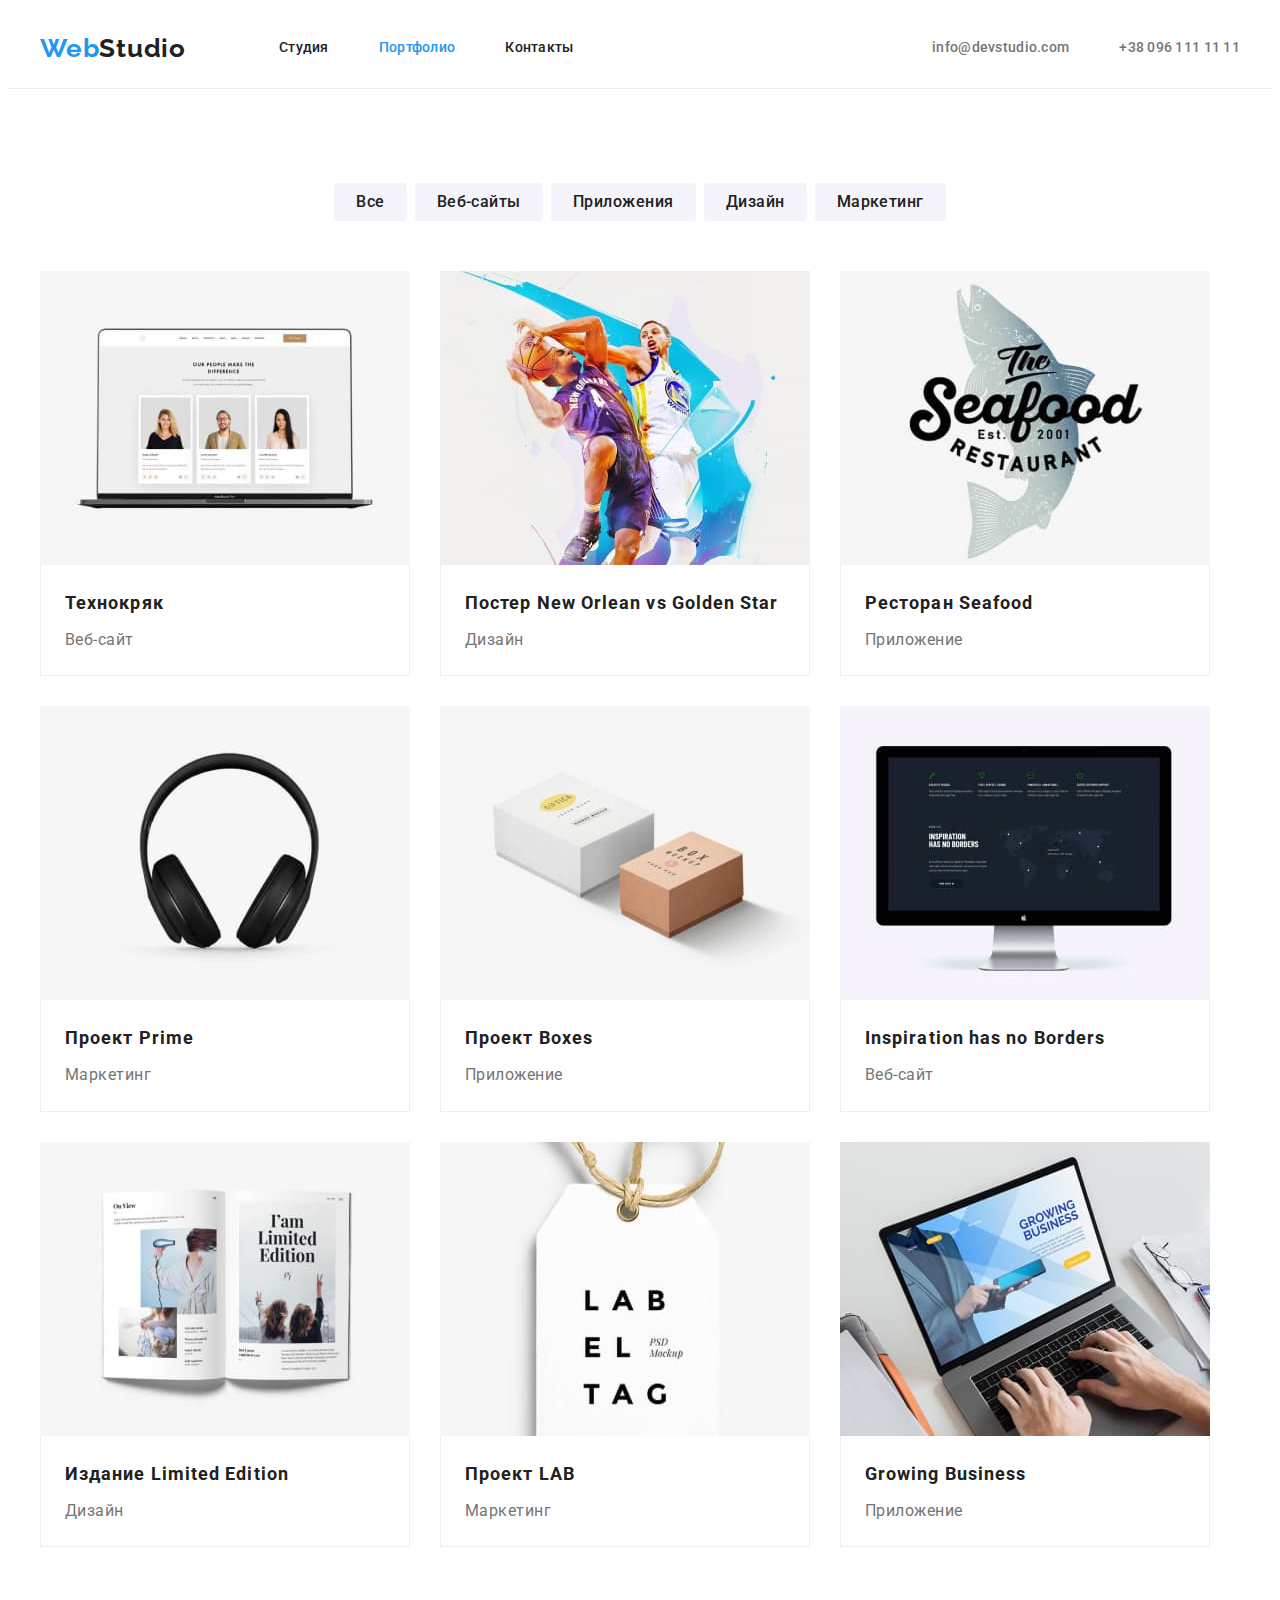
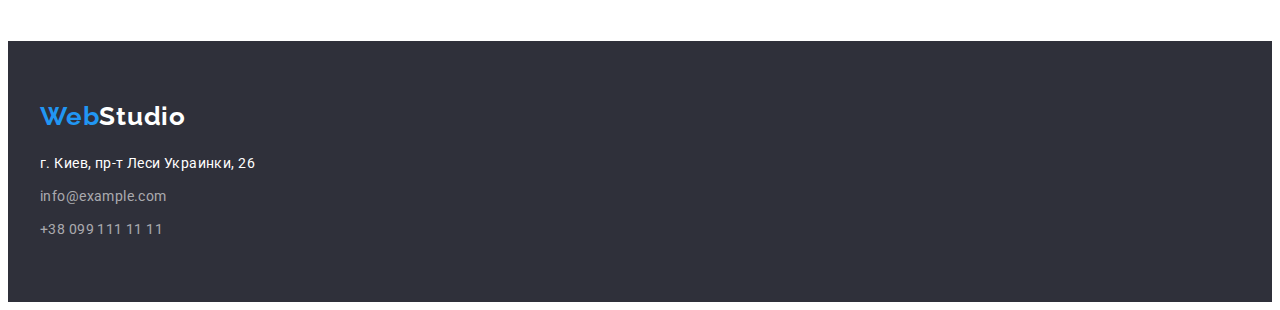
==== portfolio.html @ 6fed2e09 "created a repository" ====
<!DOCTYPE html>
<html lang="en">
<head>
    <meta charset="UTF-8">
    <meta http-equiv="X-UA-Compatible" content="IE=edge">
    <meta name="viewport" content="width=device-width, initial-scale=1.0">
    <title>WebStudio</title>
    <link rel="preconnect" href="https://fonts.googleapis.com">
    <link rel="preconnect" href="https://fonts.gstatic.com" crossorigin>
    <link href="https://fonts.googleapis.com/css2?family=Raleway:wght@700&family=Roboto:wght@400;500;700;900&display=swap"
        rel="stylesheet">
    <link rel="stylesheet" href="./css/styles.css">
</head>
<body>
    <!-- Меню нав. -->
    <header class="header">
        <div class="container header-nav">
                <a class="header-logo link" href="./index.html"><span class="logo">Web</span>Studio</a>
            <nav class="nav">
                <ul class="header-list list">
                    <li class="header-item"><a class="header-link link" href="./index.html">Студия</a></li>
                    <li class="header-item"><a class="header-link link current" href="./portfolio.html">Портфолио</a></li>
                    <li class="header-item"><a class="header-link link" href="">Контакты</a></li>
                </ul>
            </nav>
            <ul class="header-contacts list">
                <li class="header-contact"><a class="contact link" href="mailto:info@devstudio.com">info@devstudio.com</a></li>
                <li class="header-contact"><a class="contact link" href="tel:+380961111111">+38 096 111 11 11</a></li>
            </ul>
        </div>
    </header>
    <main class="main-project">
        <!-- Проекты -->
        <section class="section-project">
            <div class="container">
                <h1 class="visually-hidden project">Проекты</h1>
                <ul class="project-buttons list">
                    <li class="button-item"><button type="button" class="project-btn">Все</button></li>
                    <li class="button-item"><button type="button" class="project-btn">Веб-сайты</button></li>
                    <li class="button-item"><button type="button" class="project-btn">Приложения</button></li>
                    <li class="button-item"><button type="button" class="project-btn">Дизайн</button></li>
                    <li class="button-item"><button type="button" class="project-btn">Маркетинг</button></li>
                </ul>
                <ul class="project-list list">
                    <li class="project-item">
                        <img src="./images/techno.jpg" alt="Technocrack" width="370" height="294">
                        <div class="project-cont">
                            <h2 class="project-title">Технокряк</h2>
                            <p class="project-text">Веб-сайт</p>
                        </div>
                    </li>
                    <li class="project-item">
                            <img src="./images/basketboll.jpg" alt="basketboll" width="370" height="294">
                            <div class="project-cont">
                                <h2 class="project-title">Постер New Orlean vs Golden Star</h2>
                                <p class="project-text">Дизайн</p>
                            </div>
                    </li>
                    <li class="project-item">
                            <img src="./images/seafood.jpg" alt="Seafood" width="370" height="294">
                            <div class="project-cont">
                                <h2 class="project-title">Ресторан Seafood</h2>
                                <p class="project-text">Приложение</p>
                            </div>
                    </li>
                    <li class="project-item">
                            <img src="./images/prime.jpg" alt="Prime" width="370" height="294">
                            <div class="project-cont">
                                <h2 class="project-title">Проект Prime</h2>
                                <p class="project-text">Маркетинг</p>
                            </div>
                    </li>
                        <li class="project-item">
                            <img src="./images/boxes.jpg" alt="Boxes" width="370" height="294">
                            <div class="project-cont">
                                <h2 class="project-title">Проект Boxes</h2>
                                <p class="project-text">Приложение</p>
                            </div>
                        </li>
                        <li class="project-item">
                            <img src="./images/inspiration.jpg" alt="Inspiration" width="370" height="294">
                            <div class="project-cont">
                                <h2 class="project-title">Inspiration has no Borders</h2>
                                <p class="project-text">Веб-сайт</p>
                            </div>
                        </li>
                        <li class="project-item">
                            <img src="./images/edition.jpg" alt="Edition" width="370" height="294">
                            <div class="project-cont">
                                <h2 class="project-title">Издание Limited Edition</h2>
                                <p class="project-text">Дизайн</p>
                            </div>
                        </li>
                        <li class="project-item">
                            <img src="./images/lab.jpg" alt="Lab" width="370" height="294">
                            <div class="project-cont">
                                <h2 class="project-title">Проект LAB</h2>
                                <p class="project-text">Маркетинг</p>
                            </div>
                        </li>
                        <li class="project-item">
                            <img src="./images/business.jpg" alt="Business" width="370" height="294">
                            <div class="project-cont">
                                <h2 class="project-title">Growing Business</h2>
                                <p class="project-text">Приложение</p>
                            </div>
                        </li>
                </ul>
            </div>
        </section>
    </main>
    <!-- подвал -->
    <footer class="footer">
        <div class="container">
            <a class="footer-logo link" href="./index.html"><span class="logo">Web</span>Studio</a>
            <address class="footer-address">
                <ul class="footer-list list">
                    <li class="footer-item"><a class="footer-location link" href="https://goo.gl/maps/wgvnbsvhfN1eCGzh8"
                            target="_blank" rel="noreferrer noopener">г. Киев, пр-т Леси Украинки, 26</a></li>
                    <li class="footer-item"><a class="footer-contact link" href="mailto:info@example.com">info@example.com</a>
                    </li>
                    <li class="footer-item"><a class="footer-contact link" href="tel:+380991111111">+38 099 111 11 11</a></li>
                </ul>
            </address>
        </div>
    </footer>
</body>
</html>
---- css/styles.css ----
:root {
  --primary-color: #212121;
  --secondary-color: #757575;
  --accent-color: #2196f3;
}

body {
  font-family: roboto, sans-serif;
  color: var(--primary-color);
}

p,
h1,
h2,
h3,
h4,
h5,
h6 {
  margin: 0;
}

ul {
  margin: 0;
  padding-left: 0;
}

img {
  display: block;
}

.list {
  list-style: none;
}

.link {
  text-decoration: none;
}

.container {
  width: 1200px;
  padding-left: 15px;
  padding-right: 15px;
  margin: 0 auto;

}

.visually-hidden {
  position: absolute;
  width: 1px;
  height: 1px;
  margin: -1px;
  border: 0;
  padding: 0;
  white-space: nowrap;
  clip-path: inset(100%);
  clip: rect(0 0 0 0);
  overflow: hidden;
}

/* ---------Меню нав---------- */
.header {
  background-color: #ffffff;
  border-bottom: 1px solid #ECECEC;
}

.header-nav{
  display: flex;
  align-items: center;
  }

.header-logo,
.logo {
  font-family: Raleway, sans-serif;
  font-weight: 700;
  font-size: 26px;
  line-height: 1.19;
  letter-spacing: 0.03em;
  color: inherit;
  }

.logo {
  color: var(--accent-color);
}

.nav {
  margin-left: 93px;
}

.header-list,
.header-contacts {
  display: flex;
}

.header-contacts {
  margin-left: auto;
}

.header-item:not(:last-child) {
  margin-right: 50px;
}

.header-contacts .header-contact + .header-contact {
  margin-left: 50px;
}

.header-link,
.contact {
  display: block;
  padding-top: 32px;
  padding-bottom: 32px;

  font-weight: 500;
  font-size: 14px;
  line-height: 1.14;
  letter-spacing: 0.02em;
  color: inherit;

}

.header-link:hover,
.header-link:focus {
  color: var(--accent-color);
}

.header-list .link.current {
  color: var(--accent-color);
}
.contact {
  color: var(--secondary-color);
}

.contact:hover,
.contact:focus {
  color: var(--accent-color);
}

/* ---------Герой--------- */
.hiro {
  background-color: #2f303a;
  padding-top: 200px;
  padding-bottom: 200px;
  }

.hiro-title {
  max-width: 696px;

  font-weight: 900;
  font-size: 44px;
  line-height: 1.36;
  text-align: center;
  letter-spacing: 0.06em;
  text-transform: uppercase;
  color: #ffffff;

  margin: 0 auto;
}

.hiro-btn {
  min-width: 200px;
  padding: 10px 32px;
  display: block;
  margin: 30px auto 0 auto;
  border-radius: 4px;
 
  font-family: inherit;
  font-weight: 700;
  font-size: 16px;
  line-height: 1.88;
  text-align: center;
  letter-spacing: 0.06em;

  color: #ffffff;
  background: var(--accent-color);
  cursor: pointer;
}

/* ------------Особенности----------- */
.features {
  padding-top: 94px;
  padding-bottom: 94px;
}

.features-list {
  display: flex;
}

.features-item {
  margin-right: 30px;
  width: 270px;
}

.features-item:last-child {
  margin-right: 0;
}

.feature-title {
  font-weight: 700;
  font-size: 14px;
  line-height: 1.14;
  letter-spacing: 0.03em;
  text-transform: uppercase;

  margin-bottom: 10px;
  }

.feature-text {
  font-size: 14px;
  line-height: 1.71;
  letter-spacing: 0.03em;
  color: var(--secondary-color);
}

/* -------------Чем занимаемся---------- */
.promo {
  padding-bottom: 94px;
}
.promo-title,
.team-title {
  font-weight: 700;
  font-size: 36px;
  line-height: 1.17;
  text-align: center;
  letter-spacing: 0.03em;

  margin-bottom: 50px;
}

.promo-list {
  display: flex;
}

.promo-item {
  margin-right: 30px;
}

.promo-item:last-child {
  margin-right: 0;
}
/* --------------Команда----------------- */
.team {
  background-color: #f5f4fa;
  padding-top: 94px;
  padding-bottom: 94px;
 }

 .team-list {
   display: flex;
 }

 .team-item {
  margin-right: 30px;
  background: #FFFFFF
 }

.team-item:last-child {
  margin-right: 0;
}

/* .team-title {
  font-weight: 700;
  font-size: 36px;
  line-height: 1.17;
  text-align: center;
  letter-spacing: 0.03em;
  color: var(--primary-color);
} */

.team-cont {
  padding-top: 30px;
  padding-bottom: 30px;
}
.team-member,
.team-function {
  font-weight: 500;
  font-size: 16px;
  line-height: 1.19;
  text-align: center;
  letter-spacing: 0.03em;
  }

.team-function {
  margin-top: 10px;

  font-weight: 400;
  color: var(--secondary-color);
}

/* --------------Подвал-------------- */
.footer {
  background: #2f303a;
  padding-top: 60px;
  padding-bottom: 60px;
}

.footer-logo {
  display: block;
  font-family: Raleway, sans-serif;
  font-weight: 700;
  font-size: 26px;
  line-height: 1.19;
  letter-spacing: 0.03em;
  color: #ffffff;

  margin-bottom: 20px;
}

.footer-address {
font-style: normal;
}

.footer-contact,
.footer-location {
  font-size: 14px;
  line-height: 1.71;
  letter-spacing: 0.03em;
  color: rgba(255, 255, 255, 0.6);
}
.footer-location {
  color: #ffffff;
}

.footer-item {
  margin-top: 9px;
}

.footer-item:first-child {
  margin-top: 0;
}
.footer-contact {
  display: block;
}

/* -------------Портфолио--------------- */
.main-project {
  padding-top: 94px;
  padding-bottom: 94px;
}

.project-buttons {
  display: flex;
  justify-content: center;

  margin-bottom: 50px;
}

.button-item {
  margin-right: 8px;
}

.button-item:last-child {
  margin-right: 0px;
}

.project-list {
  display: flex;
  flex-wrap: wrap;
}

.project-btn {
  font-family: inherit;
  font-weight: 500;
  font-size: 16px;
  line-height: 1.62;
  text-align: center;
  letter-spacing: 0.03em;
  color: var(--primary-color);
  background-color: #F5F4FA;
  cursor: pointer;
  border: 0;
  border-radius: 4px;
  padding: 6px 22px;
}

.project-btn:hover,
.project-btn:focus {
  background-color: var(--accent-color);
  color: #FFFFFF;
}

.project-item {
  margin-right: 30px;
  margin-bottom: 30px;
  }

.project-item:nth-child(3n) {
  margin-right: 0;
}

.project-item:nth-last-child(-n+3) {
  margin-bottom: 0;
}
.project-cont {
  padding-top: 20px;
  padding-bottom: 20px;
  border: 1px solid #EEEEEE;
  border-top: none;
  background-color: #fff;
  padding-left: 24px;
}

.project-title {
  font-weight: 700;
  font-size: 18px;
  line-height: 2;
  letter-spacing: 0.06em;
}

.project-text {
  font-size: 16px;
  line-height: 1.9;
  letter-spacing: 0.03em;
  color: var(--secondary-color);

  margin-top: 4px;
}
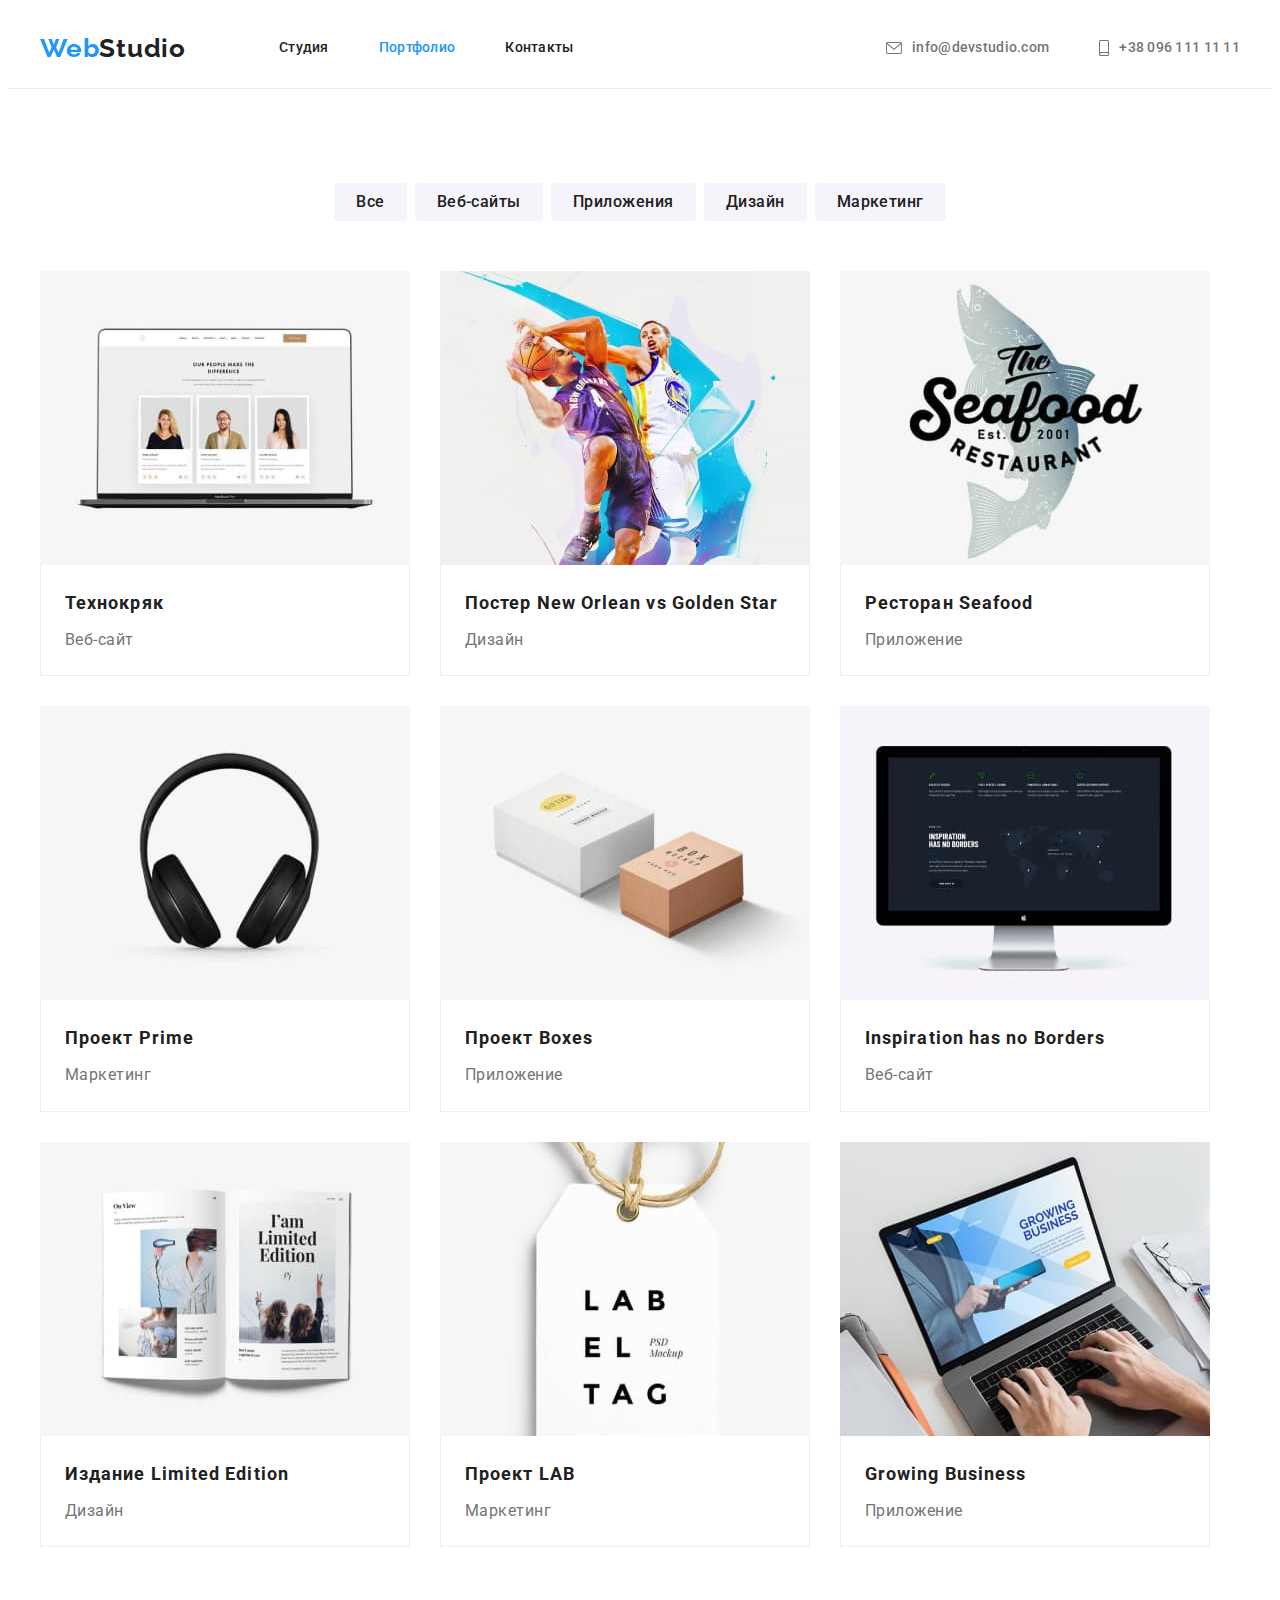
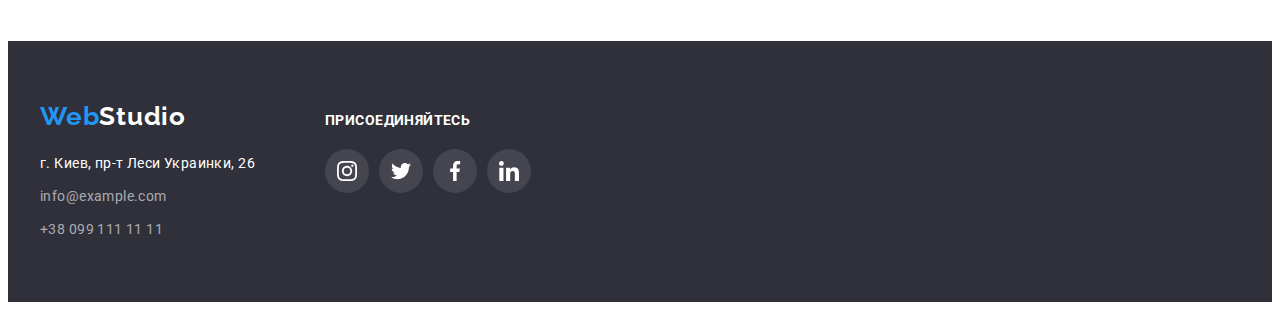
==== commit 7b301bcc: "shadow and icon" ====
--- a/portfolio.html
+++ b/portfolio.html
@@ -5,6 +5,9 @@
     <meta http-equiv="X-UA-Compatible" content="IE=edge">
     <meta name="viewport" content="width=device-width, initial-scale=1.0">
     <title>WebStudio</title>
+    <link rel="stylesheet" href="https://cdnjs.cloudflare.com/ajax/libs/modern-normalize/1.1.0/modern-normalize.min.css"
+        integrity="sha512-wpPYUAdjBVSE4KJnH1VR1HeZfpl1ub8YT/NKx4PuQ5NmX2tKuGu6U/JRp5y+Y8XG2tV+wKQpNHVUX03MfMFn9Q=="
+        crossorigin="anonymous" referrerpolicy="no-referrer" />
     <link rel="preconnect" href="https://fonts.googleapis.com">
     <link rel="preconnect" href="https://fonts.gstatic.com" crossorigin>
     <link href="https://fonts.googleapis.com/css2?family=Raleway:wght@700&family=Roboto:wght@400;500;700;900&display=swap"
@@ -24,8 +27,22 @@
                 </ul>
             </nav>
             <ul class="header-contacts list">
-                <li class="header-contact"><a class="contact link" href="mailto:info@devstudio.com">info@devstudio.com</a></li>
-                <li class="header-contact"><a class="contact link" href="tel:+380961111111">+38 096 111 11 11</a></li>
+                <li class="header-contact">
+                    <a class="contact link" href="mailto:info@devstudio.com">
+                        <svg class="header-icon envelope" width="16" height="12">
+                            <use href="./images/symbol-defs.svg#icon-envelope"></use>
+                        </svg>
+                        info@devstudio.com
+                    </a>
+                </li>
+                <li class="header-contact">
+                    <a class="contact link" href="tel:+380961111111">
+                        <svg class="header-icon smartphone" width="10" height="16">
+                            <use href="./images/symbol-defs.svg#icon-smartphone"></use>
+                        </svg>
+                        +38 096 111 11 11
+                    </a>
+                </li>
             </ul>
         </div>
     </header>
@@ -111,18 +128,54 @@
     </main>
     <!-- подвал -->
     <footer class="footer">
-        <div class="container">
-            <a class="footer-logo link" href="./index.html"><span class="logo">Web</span>Studio</a>
-            <address class="footer-address">
-                <ul class="footer-list list">
-                    <li class="footer-item"><a class="footer-location link" href="https://goo.gl/maps/wgvnbsvhfN1eCGzh8"
-                            target="_blank" rel="noreferrer noopener">г. Киев, пр-т Леси Украинки, 26</a></li>
-                    <li class="footer-item"><a class="footer-contact link" href="mailto:info@example.com">info@example.com</a>
+        <div class="container footer-cont">
+            <div>
+                <a class="footer-logo link" href="./index.html"><span class="logo">Web</span>Studio</a>
+                <address class="footer-address">
+                    <ul class="footer-list list">
+                        <li class="footer-item"><a class="footer-location link" href="https://goo.gl/maps/wgvnbsvhfN1eCGzh8"
+                                target="_blank" rel="noreferrer noopener">г. Киев, пр-т Леси Украинки, 26</a></li>
+                        <li class="footer-item"><a class="footer-contact link" href="mailto:info@example.com">info@example.com</a>
+                        </li>
+                        <li class="footer-item"><a class="footer-contact link" href="tel:+380991111111">+38 099 111 11 11</a></li>
+                    </ul>
+                </address>
+            </div>
+            <div class="join">
+                <h2 class="join-titel">присоединяйтесь</h2>
+                <ul class="join-list list">
+                    <li class="join-item">
+                        <a href="https://www.instagram.com/" class="join-link link">
+                            <svg class="join-icon" width="20" height="20">
+                                <use href="./images/symbol-defs.svg#icon-instagram"></use>
+                            </svg>
+                        </a>
                     </li>
-                    <li class="footer-item"><a class="footer-contact link" href="tel:+380991111111">+38 099 111 11 11</a></li>
+                    <li class="join-item">
+                        <a href="https://twitter.com/" class="join-link link">
+                            <svg class="join-icon" width="20" height="20">
+                                <use href="./images/symbol-defs.svg#icon-twitter"></use>
+                            </svg>
+                        </a>
+                    </li>
+                    <li class="join-item">
+                        <a href="https://www.facebook.com/" class="join-link link">
+                            <svg class="join-icon" width="20" height="20">
+                                <use href="./images/symbol-defs.svg#icon-facebook"></use>
+                            </svg>
+                        </a>
+                    </li>
+                    <li class="join-item">
+                        <a href="https://www.linkedin.com/" class="join-link link">
+                            <svg class="join-icon" width="20" height="20">
+                                <use href="./images/symbol-defs.svg#icon-linkedin"></use>
+                            </svg>
+                        </a>
+                    </li>
                 </ul>
-            </address>
+            </div>
         </div>
+        
     </footer>
 </body>
 </html>--- a/css/styles.css
+++ b/css/styles.css
@@ -2,6 +2,7 @@
   --primary-color: #212121;
   --secondary-color: #757575;
   --accent-color: #2196f3;
+  --icon-color: #AFB1B8;
 }
 
 body {
@@ -93,6 +94,7 @@
 
 .header-contacts {
   margin-left: auto;
+  align-items: center;
 }
 
 .header-item:not(:last-child) {
@@ -125,8 +127,22 @@
 .header-list .link.current {
   color: var(--accent-color);
 }
+
+.header-icon {
+  margin-right: 10px;
+  fill: var(--secondary-color);
+}
+
+.contact:hover .header-icon,
+.contact:focus .header-icon {
+  fill: var(--accent-color);
+}
+ 
 .contact {
   color: var(--secondary-color);
+  display: flex;
+  align-items: center;
+  justify-content: center;
 }
 
 .contact:hover,
@@ -139,6 +155,20 @@
   background-color: #2f303a;
   padding-top: 200px;
   padding-bottom: 200px;
+
+  max-width: 1600px;
+  height: 600px;
+  margin-right: auto;
+  margin-left: auto;
+  background-image:linear-gradient(
+    to right,
+    rgba(47, 48, 58, 0.4),
+    rgba(47, 48, 58, 0.4)
+  ), 
+  url(../images/webstudio.jpg);
+  background-repeat: no-repeat;
+  background-position: center;
+  background-size: cover;
   }
 
 .hiro-title {
@@ -193,6 +223,19 @@
   margin-right: 0;
 }
 
+.features-link {
+  width: 270px;
+  height: 120px;
+  background: #F5F4FA;
+  border-radius: 4px;
+
+  display: flex;
+  justify-content: center;
+  align-items: center;
+
+  margin-bottom: 30px;
+}
+
 .feature-title {
   font-weight: 700;
   font-size: 14px;
@@ -239,18 +282,19 @@
 /* --------------Команда----------------- */
 .team {
   background-color: #f5f4fa;
+  
   padding-top: 94px;
   padding-bottom: 94px;
- }
+}
 
  .team-list {
    display: flex;
- }
+}
 
  .team-item {
   margin-right: 30px;
   background: #FFFFFF
- }
+}
 
 .team-item:last-child {
   margin-right: 0;
@@ -268,7 +312,12 @@
 .team-cont {
   padding-top: 30px;
   padding-bottom: 30px;
-}
+  box-shadow: 0px 1px 3px rgba(0, 0, 0, 0.12),
+  0px 1px 1px rgba(0, 0, 0, 0.14),
+  0px 2px 1px rgba(0, 0, 0, 0.2);
+  border-radius: 0px 0px 4px 4px;
+}
+
 .team-member,
 .team-function {
   font-weight: 500;
@@ -280,9 +329,88 @@
 
 .team-function {
   margin-top: 10px;
-
   font-weight: 400;
   color: var(--secondary-color);
+}
+
+.team-soc-item:not(:last-child) {
+  margin-right: 10px;
+}
+.team-link {
+  width: 44px;
+  height: 44px;
+  justify-content: center;
+  align-items: center;
+  border-radius: 50%;
+  display: flex;
+}
+
+.team-link:hover,
+.team-link:focus {
+  background-color: var(--accent-color);
+}
+
+.team-link:hover .team-icon,
+.team-link:focus .team-icon {
+  fill: #fff;
+}
+
+.team-soc-list {
+  display: flex;
+  justify-content: center;
+  margin-top: 16px;
+ }
+
+.team-icon {
+  fill: var(--icon-color);
+}
+/*---------------Клиенты-------------*/
+.clients {
+  padding-top: 94px;
+  padding-bottom: 94px;
+}
+
+.clients-title {
+  
+  font-weight: 700;
+  font-size: 36px;
+  line-height: 1.17;
+  text-align: center;
+  letter-spacing: 0.03em;
+  
+  color: var(--primary-color);
+  
+  margin-bottom: 50px;
+}
+
+.clients-list {
+  display: flex;
+  }
+
+.clients-item {
+  width: 170px;
+  height: 92px;
+  border: 1px solid #AFB1B8;
+  box-sizing: border-box;
+  border-radius: 4px;
+  display: flex;
+  justify-content: center;
+  align-items: center;
+}
+.clients-item:not(:last-child) {
+  margin-right: 30px;
+}
+
+.clients-item:hover .client-icon {
+  fill: var(--accent-color);
+}
+
+.clients-item:hover {
+  border: 1px solid var(--accent-color);
+}
+
+.client-icon {
+  fill: var(--icon-color);
 }
 
 /* --------------Подвал-------------- */
@@ -290,6 +418,10 @@
   background: #2f303a;
   padding-top: 60px;
   padding-bottom: 60px;
+ }
+
+.footer-cont {
+  display: flex;
 }
 
 .footer-logo {
@@ -305,7 +437,7 @@
 }
 
 .footer-address {
-font-style: normal;
+  font-style: normal;
 }
 
 .footer-contact,
@@ -330,6 +462,49 @@
   display: block;
 }
 
+.join {
+  margin-left: 70px;
+}
+.join-titel {
+  font-weight: 700;
+  font-size: 14px;
+  line-height: 1.14;
+  letter-spacing: 0.03em;
+  text-transform: uppercase;
+  
+  color: #FFFFFF;
+
+  padding-top: 12px;
+  margin-bottom: 20px;  
+}
+
+.join-list {
+  display: flex;
+}
+
+.join-item:not(:last-child) {
+margin-right: 10px;
+}
+
+.join-link {
+  width: 44px;
+  height: 44px;
+  display: flex;
+  justify-content: center;
+  align-items: center;
+
+  background-color: rgba(255, 255, 255, 0.1);
+  border-radius:  50%;
+}
+
+.join-link:hover,
+.join-link:focus {
+  background-color: var(--accent-color);
+}
+
+.join-icon {
+  fill: #fff;
+}
 /* -------------Портфолио--------------- */
 .main-project {
   padding-top: 94px;
@@ -375,6 +550,10 @@
 .project-btn:focus {
   background-color: var(--accent-color);
   color: #FFFFFF;
+  box-shadow: 0px 3px 1px rgba(0, 0, 0, 0.1),
+  0px 1px 2px rgba(0, 0, 0, 0.08),
+  0px 2px 2px rgba(0, 0, 0, 0.12);
+  border-radius: 4px;
 }
 
 .project-item {
@@ -389,6 +568,13 @@
 .project-item:nth-last-child(-n+3) {
   margin-bottom: 0;
 }
+
+.project-item:hover {
+box-shadow: 0px 1px 1px rgba(0, 0, 0, 0.12),
+0px 4px 4px rgba(0, 0, 0, 0.06),
+1px 4px 6px rgba(0, 0, 0, 0.16);
+}
+
 .project-cont {
   padding-top: 20px;
   padding-bottom: 20px;
